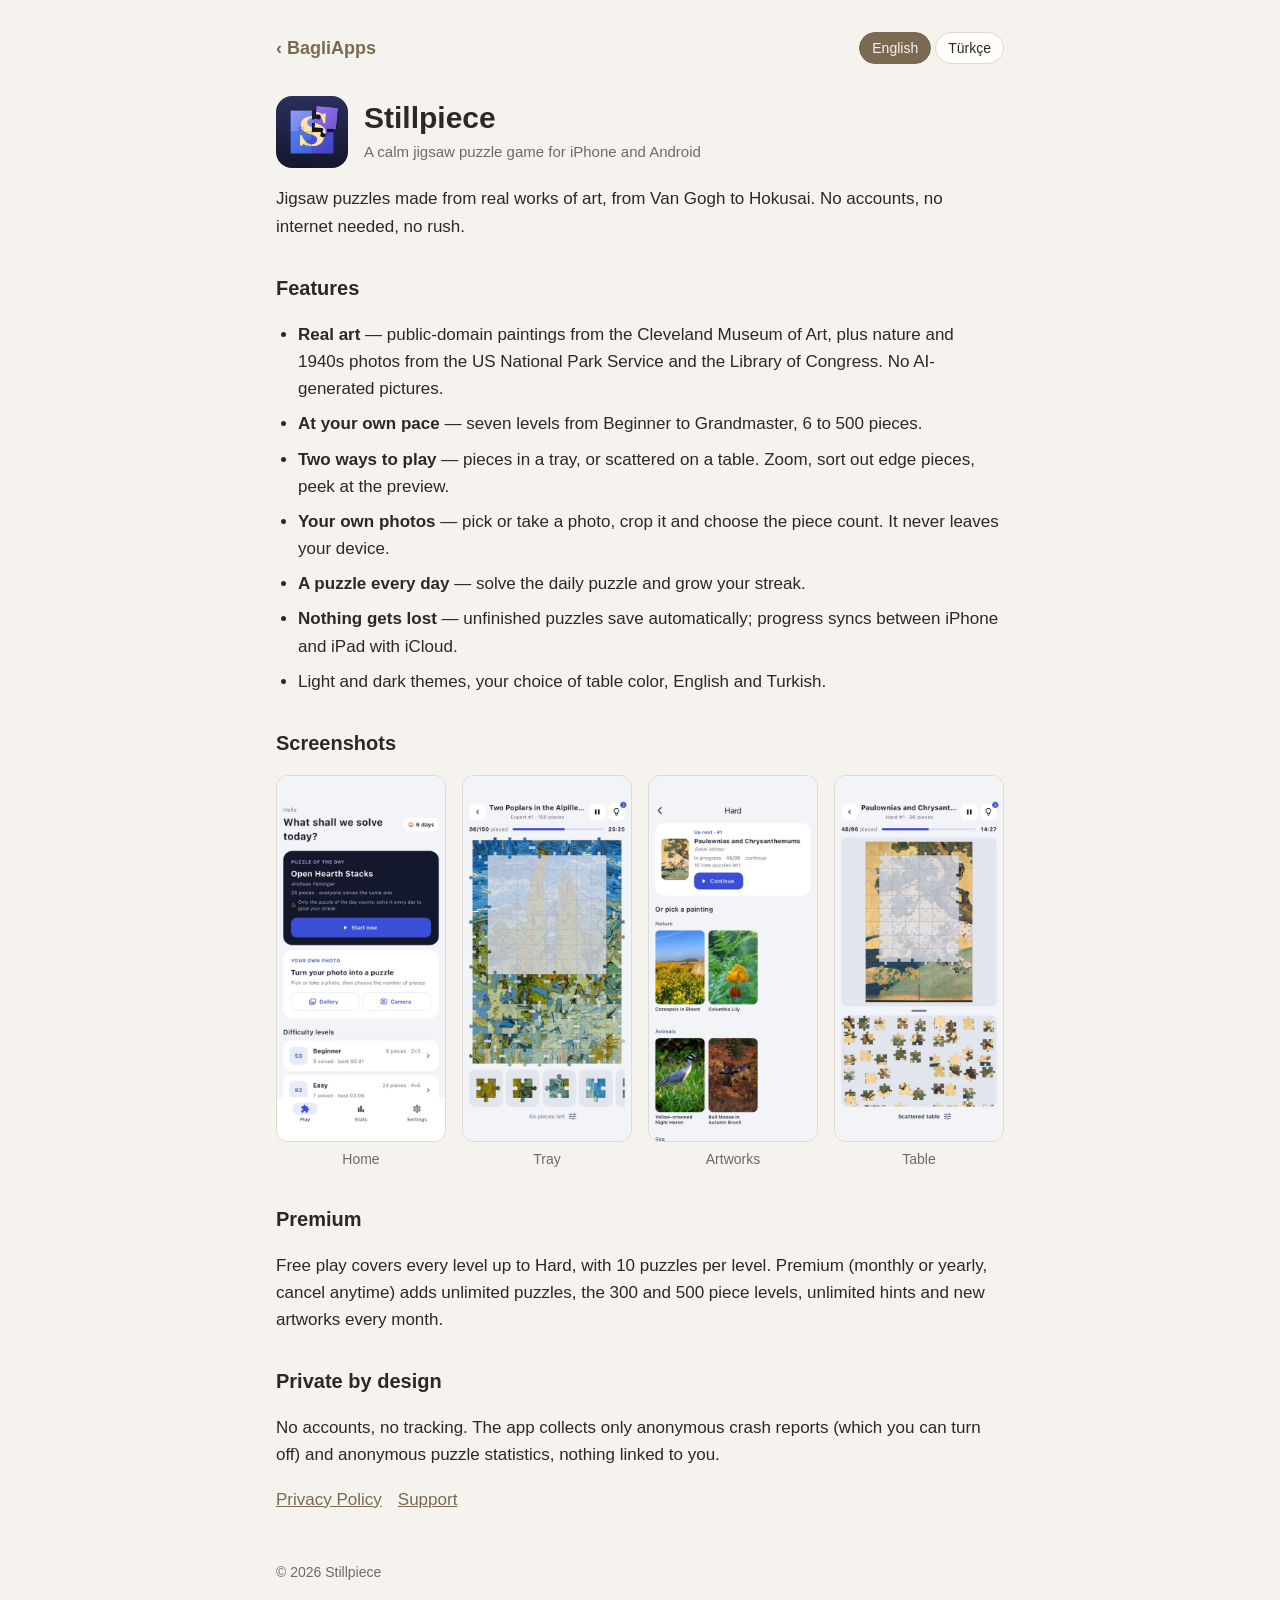
==== get.html @ b66468a2 "get.html: cihaza göre App Store / Google Play / site yönlendirmesi Co-Authored-By: Claude Sonnet 5.5" ====
<!doctype html>
<html lang="en">
<head>
<meta charset="utf-8">
<meta name="viewport" content="width=device-width, initial-scale=1">
<title>Stillpiece</title>
<meta name="robots" content="noindex">
<link rel="stylesheet" href="style.css">
<script>
// Paylaşım bağlantısı: iPhone/iPad App Store'a, Android Google Play'e, diğerleri siteye gider.
// Play'de yayına çıkınca ANDROID_LIVE true yapılır (o zamana dek Android siteye düşer).
(function () {
  var ANDROID_LIVE = false;
  var ua = navigator.userAgent || "";
  var ios = /iPhone|iPad|iPod/.test(ua) || (/Macintosh/.test(ua) && navigator.maxTouchPoints > 1);
  var to = "index.html";
  if (ios) to = "https://apps.apple.com/app/id6824636510";
  else if (/Android/.test(ua) && ANDROID_LIVE) to = "https://play.google.com/store/apps/details?id=com.alperbagli.stillpiece";
  location.replace(to);
})();
</script>
</head>
<body>
<main>
<p><a href="https://apps.apple.com/app/id6824636510">App Store</a> · <a href="index.html">Stillpiece</a></p>
</main>
</body>
</html>
---- style.css ----
:root{--bg:#f6f3ee;--surface:#fffdf9;--fg:#2b2925;--muted:#6f6a62;--line:#e0dad0;--accent:#7a6a52;color-scheme:light dark}
@media (prefers-color-scheme:dark){:root{--bg:#1d1c1a;--surface:#262421;--fg:#ebe6dd;--muted:#a59f94;--line:#3a3733;--accent:#c8b593}}
*{box-sizing:border-box}
body{margin:0;background:var(--bg);color:var(--fg);font:17px/1.6 -apple-system,BlinkMacSystemFont,"Segoe UI",Roboto,sans-serif}
main{max-width:760px;margin:0 auto;padding:32px 16px 64px}
h1{font-size:30px;line-height:1.2;margin:0 0 4px}
h2{font-size:20px;margin:32px 0 8px}
p,li{color:var(--fg)}
.muted,.meta{color:var(--muted);font-size:15px;margin:0}
a{color:var(--accent)}
hr{border:0;border-top:1px solid var(--line);margin:48px 0}
ul{padding-left:22px}
footer{margin-top:48px;color:var(--muted);font-size:14px}

.top{display:flex;justify-content:space-between;align-items:center;gap:12px;flex-wrap:wrap;margin-bottom:32px}
.brand{font-weight:700;color:var(--accent);text-decoration:none;font-size:18px}
.top nav{display:flex;gap:16px;font-size:15px}
.top nav a{color:var(--muted)}
.top nav a[aria-current]{color:var(--fg);font-weight:600}
.lang{display:flex;gap:4px}
.lang button{font:inherit;font-size:14px;padding:4px 12px;border:1px solid var(--line);background:var(--surface);color:var(--fg);border-radius:999px;cursor:pointer}
.lang button[aria-pressed="true"]{background:var(--accent);border-color:var(--accent);color:var(--bg)}
.hero{display:flex;align-items:center;gap:16px;margin-bottom:16px}
.hero img{width:72px;height:72px;border-radius:16px}
.features li{margin:8px 0}
.shots{display:grid;grid-template-columns:repeat(auto-fill,minmax(150px,1fr));gap:16px;margin:16px 0;padding:0;list-style:none}
.shots figure{margin:0}
.shots img{width:100%;height:auto;border-radius:12px;border:1px solid var(--line);display:block}
.shots figcaption{font-size:14px;color:var(--muted);margin-top:6px;text-align:center}
.links{display:flex;gap:16px;flex-wrap:wrap;padding:0;list-style:none}
[hidden]{display:none !important}
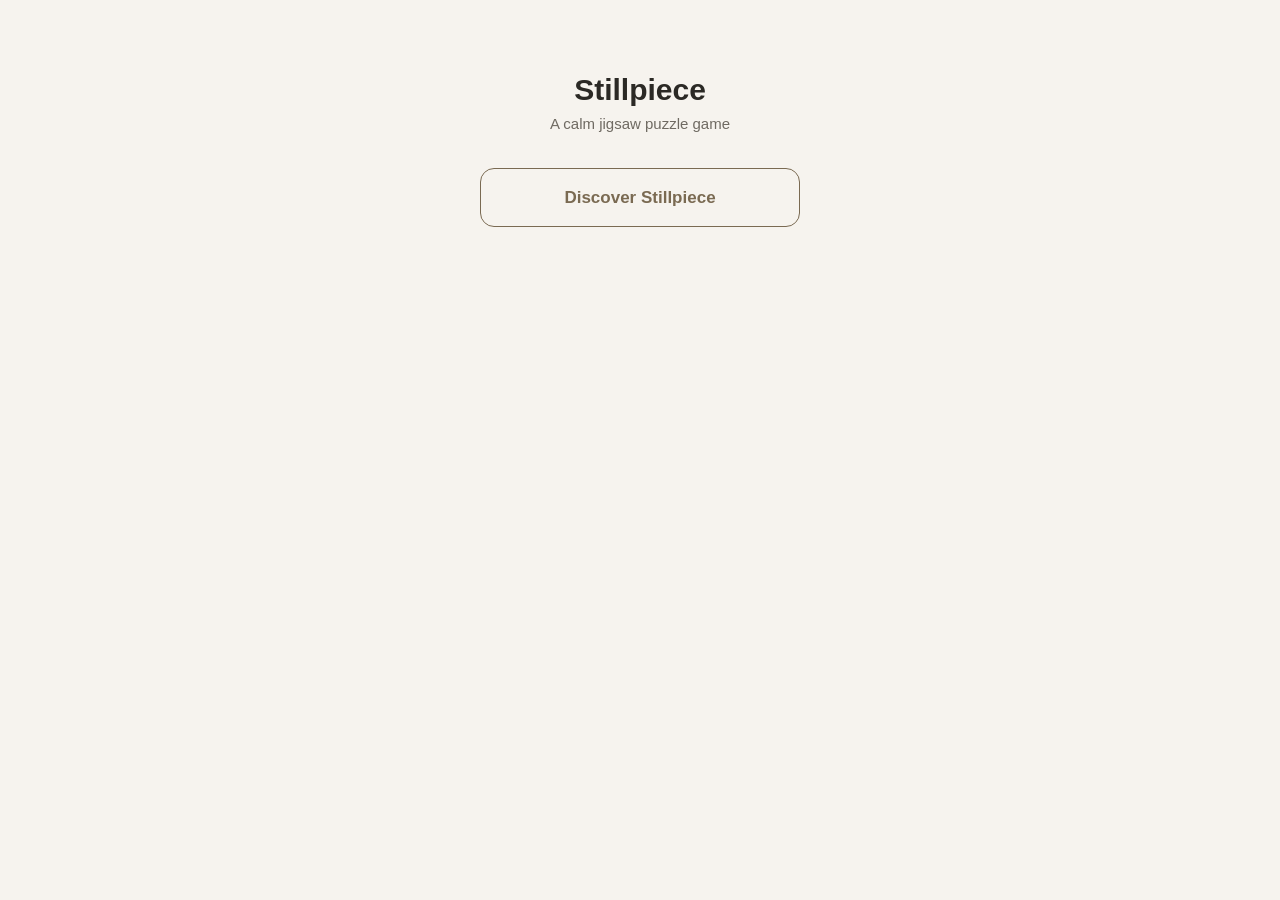
==== commit 3a23d614: "get.html: otomatik yönlendirme yerine iki düğme (uygulamada aç / indir) Co-Authored-By: Claude Sonne" ====
--- a/get.html
+++ b/get.html
@@ -6,23 +6,52 @@
 <title>Stillpiece</title>
 <meta name="robots" content="noindex">
 <link rel="stylesheet" href="style.css">
+<style>
+.get{text-align:center;padding-top:72px}
+.get h1{margin:0 0 4px}
+.get p{margin:0 0 32px}
+.get a.btn{display:block;max-width:320px;margin:0 auto 14px;padding:15px 20px;border-radius:14px;font-weight:600;text-decoration:none;border:1px solid var(--accent)}
+.get a.main{background:var(--accent);color:var(--bg)}
+.get a.alt{color:var(--accent)}
+</style>
+</head>
+<body>
+<main class="get">
+<h1>Stillpiece</h1>
+<p class="muted" id="sub">A calm jigsaw puzzle game</p>
+<a class="btn main" id="open" href="stillpiece://open" hidden>Open in the app</a>
+<a class="btn alt" id="store" href="index.html">Get Stillpiece</a>
+</main>
 <script>
-// Paylaşım bağlantısı: iPhone/iPad App Store'a, Android Google Play'e, diğerleri siteye gider.
-// Play'de yayına çıkınca ANDROID_LIVE true yapılır (o zamana dek Android siteye düşer).
+// Paylaşım bağlantısı. Otomatik yönlendirme yok: uygulaması olmayanlarda
+// stillpiece:// Safari'de "adres geçersiz" uyarısı verdiği için iki düğme gösterilir.
+// Play'de yayına çıkınca ANDROID_LIVE true yapılır (o zamana dek Android siteye gider).
 (function () {
   var ANDROID_LIVE = false;
   var ua = navigator.userAgent || "";
   var ios = /iPhone|iPad|iPod/.test(ua) || (/Macintosh/.test(ua) && navigator.maxTouchPoints > 1);
-  var to = "index.html";
-  if (ios) to = "https://apps.apple.com/app/id6824636510";
-  else if (/Android/.test(ua) && ANDROID_LIVE) to = "https://play.google.com/store/apps/details?id=com.alperbagli.stillpiece";
-  location.replace(to);
+  var android = /Android/.test(ua);
+  var tr = (navigator.language || "").slice(0, 2) === "tr";
+  var T = {
+    sub: tr ? "Sakin bir yapboz oyunu" : "A calm jigsaw puzzle game",
+    open: tr ? "Uygulamada aç" : "Open in the app",
+    ios: tr ? "App Store'dan indir" : "Download on the App Store",
+    play: tr ? "Google Play'den indir" : "Get it on Google Play",
+    site: tr ? "Stillpiece'i keşfet" : "Discover Stillpiece"
+  };
+  document.documentElement.lang = tr ? "tr" : "en";
+  document.getElementById("sub").textContent = T.sub;
+  var open = document.getElementById("open"), store = document.getElementById("store");
+  if (ios) {
+    open.hidden = false; open.textContent = T.open;
+    store.href = "https://apps.apple.com/app/id6824636510"; store.textContent = T.ios;
+  } else if (android && ANDROID_LIVE) {
+    open.hidden = false; open.textContent = T.open;
+    store.href = "https://play.google.com/store/apps/details?id=com.alperbagli.stillpiece"; store.textContent = T.play;
+  } else {
+    store.textContent = T.site;
+  }
 })();
 </script>
-</head>
-<body>
-<main>
-<p><a href="https://apps.apple.com/app/id6824636510">App Store</a> · <a href="index.html">Stillpiece</a></p>
-</main>
 </body>
 </html>
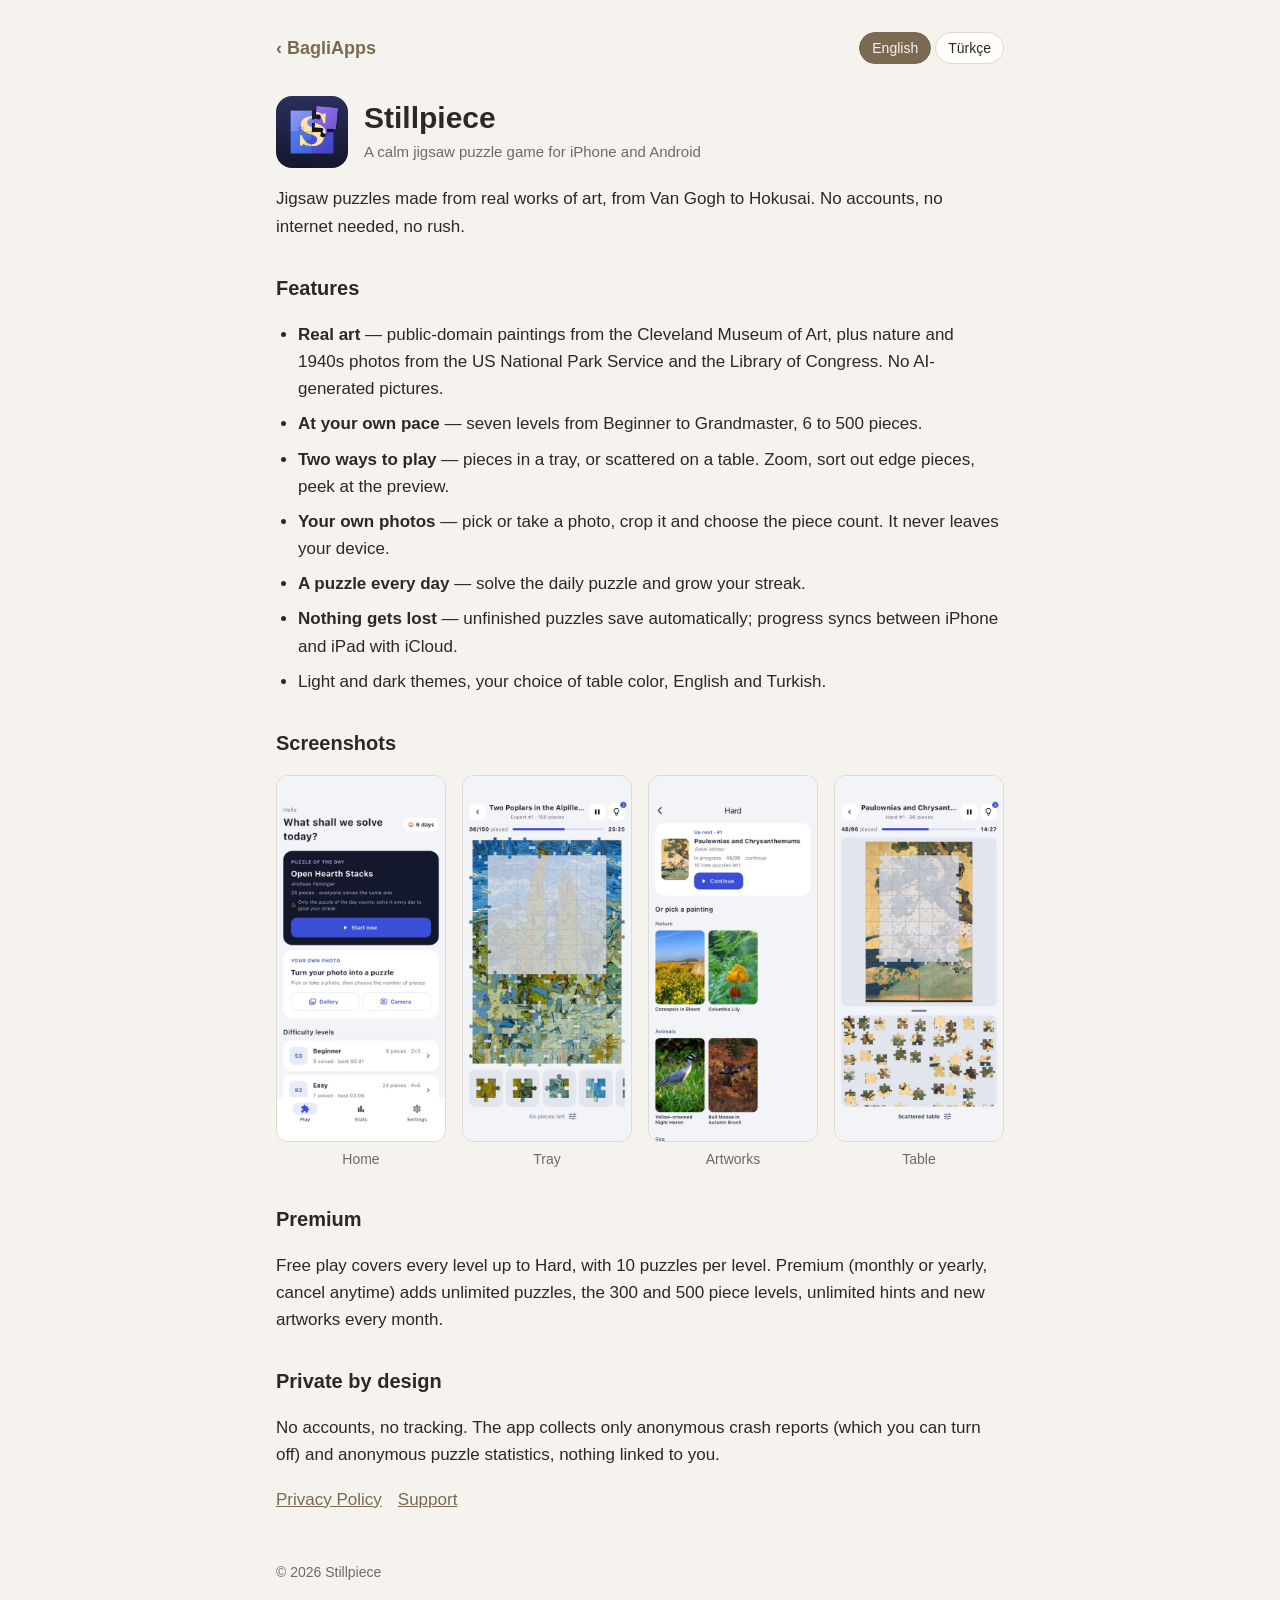
==== commit 60d4bba3: "get.html: ara sayfa yok, doğrudan yönlendirme Co-Authored-By: Claude Sonnet 5.5 <noreply@anthropic.c" ====
--- a/get.html
+++ b/get.html
@@ -6,52 +6,23 @@
 <title>Stillpiece</title>
 <meta name="robots" content="noindex">
 <link rel="stylesheet" href="style.css">
-<style>
-.get{text-align:center;padding-top:72px}
-.get h1{margin:0 0 4px}
-.get p{margin:0 0 32px}
-.get a.btn{display:block;max-width:320px;margin:0 auto 14px;padding:15px 20px;border-radius:14px;font-weight:600;text-decoration:none;border:1px solid var(--accent)}
-.get a.main{background:var(--accent);color:var(--bg)}
-.get a.alt{color:var(--accent)}
-</style>
-</head>
-<body>
-<main class="get">
-<h1>Stillpiece</h1>
-<p class="muted" id="sub">A calm jigsaw puzzle game</p>
-<a class="btn main" id="open" href="stillpiece://open" hidden>Open in the app</a>
-<a class="btn alt" id="store" href="index.html">Get Stillpiece</a>
-</main>
 <script>
-// Paylaşım bağlantısı. Otomatik yönlendirme yok: uygulaması olmayanlarda
-// stillpiece:// Safari'de "adres geçersiz" uyarısı verdiği için iki düğme gösterilir.
-// Play'de yayına çıkınca ANDROID_LIVE true yapılır (o zamana dek Android siteye gider).
+// Paylaşım bağlantısı: iPhone/iPad App Store'a, Android Google Play'e, diğerleri siteye gider.
+// Play'de yayına çıkınca ANDROID_LIVE true yapılır (o zamana dek Android siteye düşer).
 (function () {
   var ANDROID_LIVE = false;
   var ua = navigator.userAgent || "";
   var ios = /iPhone|iPad|iPod/.test(ua) || (/Macintosh/.test(ua) && navigator.maxTouchPoints > 1);
-  var android = /Android/.test(ua);
-  var tr = (navigator.language || "").slice(0, 2) === "tr";
-  var T = {
-    sub: tr ? "Sakin bir yapboz oyunu" : "A calm jigsaw puzzle game",
-    open: tr ? "Uygulamada aç" : "Open in the app",
-    ios: tr ? "App Store'dan indir" : "Download on the App Store",
-    play: tr ? "Google Play'den indir" : "Get it on Google Play",
-    site: tr ? "Stillpiece'i keşfet" : "Discover Stillpiece"
-  };
-  document.documentElement.lang = tr ? "tr" : "en";
-  document.getElementById("sub").textContent = T.sub;
-  var open = document.getElementById("open"), store = document.getElementById("store");
-  if (ios) {
-    open.hidden = false; open.textContent = T.open;
-    store.href = "https://apps.apple.com/app/id6824636510"; store.textContent = T.ios;
-  } else if (android && ANDROID_LIVE) {
-    open.hidden = false; open.textContent = T.open;
-    store.href = "https://play.google.com/store/apps/details?id=com.alperbagli.stillpiece"; store.textContent = T.play;
-  } else {
-    store.textContent = T.site;
-  }
+  var to = "index.html";
+  if (ios) to = "https://apps.apple.com/app/id6824636510";
+  else if (/Android/.test(ua) && ANDROID_LIVE) to = "https://play.google.com/store/apps/details?id=com.alperbagli.stillpiece";
+  location.replace(to);
 })();
 </script>
+</head>
+<body>
+<main>
+<p><a href="https://apps.apple.com/app/id6824636510">App Store</a> · <a href="index.html">Stillpiece</a></p>
+</main>
 </body>
 </html>
